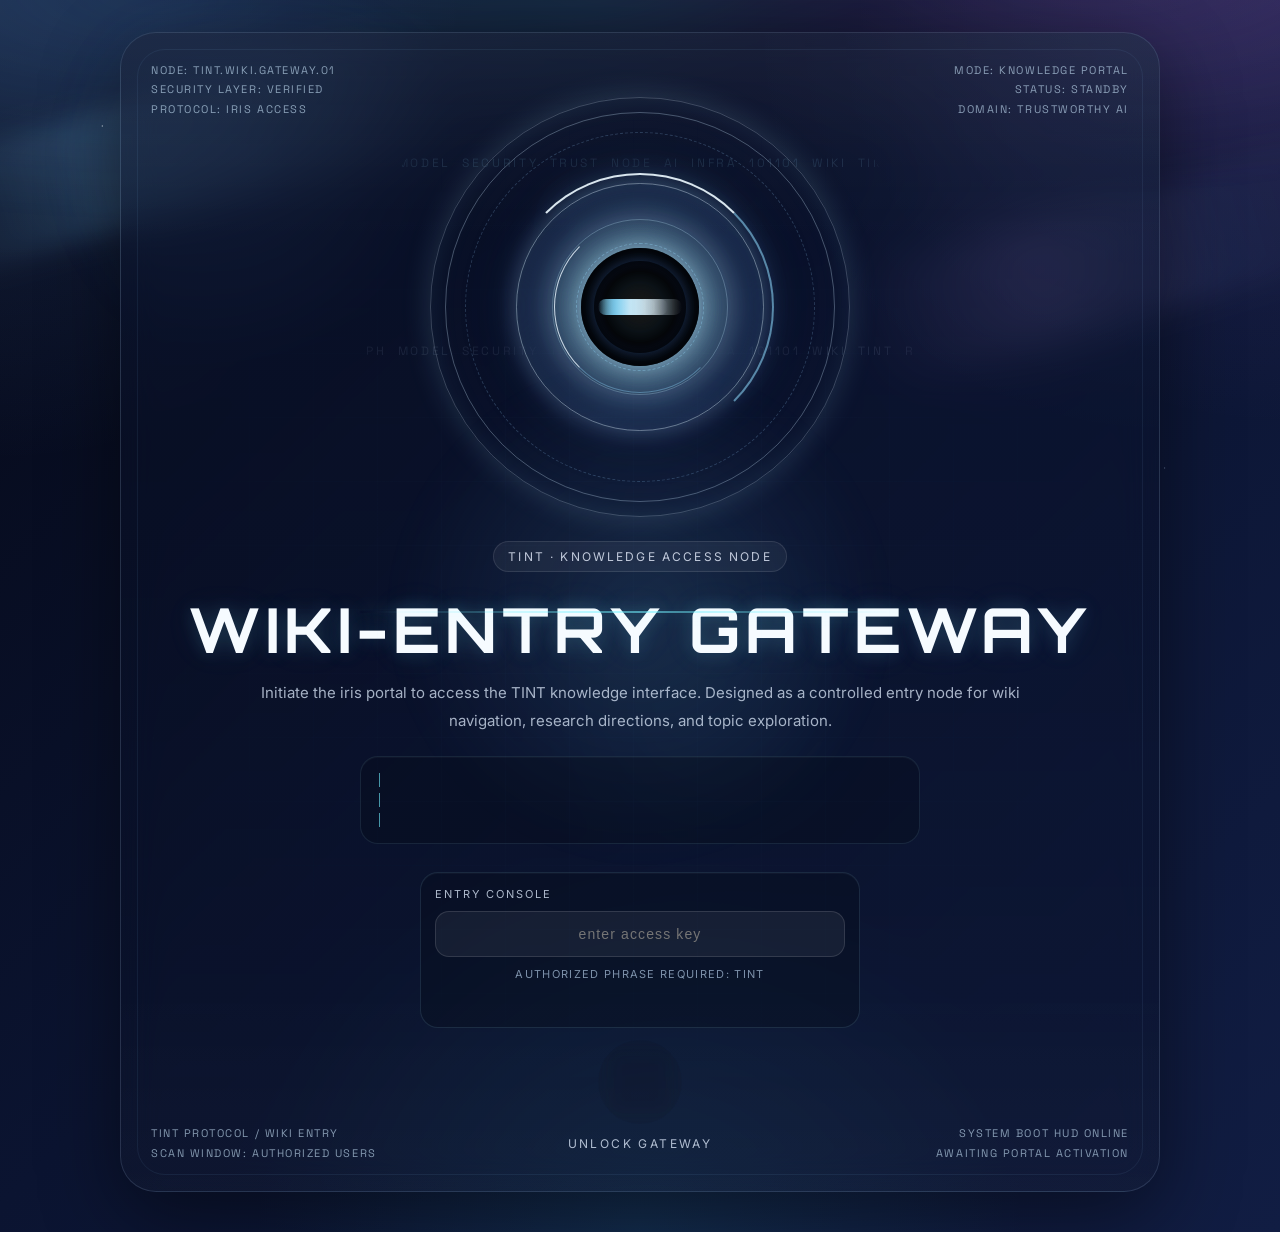
==== index.html @ df87ceb9 "Update index.html" ====
<!DOCTYPE html>
<html lang="en">
<head>
  <meta charset="UTF-8" />
  <meta name="viewport" content="width=device-width, initial-scale=1.0" />
  <title>Wiki-Entry Gateway</title>
  <link rel="stylesheet" href="assets/css/style.css" />
  <link rel="preconnect" href="https://fonts.googleapis.com">
  <link rel="preconnect" href="https://fonts.gstatic.com" crossorigin>
  <link href="https://fonts.googleapis.com/css2?family=Inter:wght@400;500;600;700;800;900&family=Orbitron:wght@600;700;800&family=Space+Grotesk:wght@500;700&display=swap" rel="stylesheet">
  <style>
    :root {
      --bg-1: #050816;
      --bg-2: #0b1431;
      --bg-3: #111d43;
      --panel: rgba(10, 18, 40, 0.66);
      --panel-2: rgba(18, 30, 66, 0.58);
      --border: rgba(181, 210, 255, 0.18);
      --text: #eef5ff;
      --muted: rgba(226, 238, 255, 0.72);
      --accent: #9ed0ff;
      --accent-2: #d7bbff;
      --accent-3: #72f2ff;
      --shadow: 0 24px 80px rgba(0, 0, 0, 0.45);
    }

    * { box-sizing: border-box; }

    html, body {
      margin: 0;
      min-height: 100%;
      font-family: Inter, "Segoe UI", Roboto, Arial, sans-serif;
      color: var(--text);
      background:
        radial-gradient(circle at top left, rgba(109, 170, 255, 0.16), transparent 26%),
        radial-gradient(circle at top right, rgba(192, 125, 255, 0.12), transparent 24%),
        radial-gradient(circle at bottom center, rgba(65, 224, 255, 0.10), transparent 28%),
        linear-gradient(135deg, var(--bg-1) 0%, var(--bg-2) 48%, var(--bg-3) 100%);
      overflow-x: hidden;
    }

    body {
      position: relative;
      padding: 32px 18px 40px;
    }

    body:not(.app-mode) {
      overflow: hidden;
    }

    body.portal-opening .entry-screen {
      pointer-events: none;
    }

    .space-scene,
    .space-scene::before,
    .space-scene::after {
      position: fixed;
      inset: 0;
      pointer-events: none;
      z-index: 0;
    }

    .space-scene {
      background-image:
        radial-gradient(2px 2px at 8% 14%, rgba(255,255,255,0.92), transparent 60%),
        radial-gradient(1.5px 1.5px at 22% 34%, rgba(190,220,255,0.84), transparent 60%),
        radial-gradient(2px 2px at 36% 12%, rgba(255,255,255,0.85), transparent 60%),
        radial-gradient(1.5px 1.5px at 48% 28%, rgba(180,200,255,0.82), transparent 60%),
        radial-gradient(2px 2px at 61% 17%, rgba(255,255,255,0.88), transparent 60%),
        radial-gradient(1.5px 1.5px at 74% 30%, rgba(180,240,255,0.78), transparent 60%),
        radial-gradient(2px 2px at 86% 15%, rgba(255,255,255,0.88), transparent 60%),
        radial-gradient(1.5px 1.5px at 15% 56%, rgba(210,225,255,0.82), transparent 60%),
        radial-gradient(2px 2px at 32% 63%, rgba(255,255,255,0.80), transparent 60%),
        radial-gradient(1.5px 1.5px at 56% 58%, rgba(194,232,255,0.84), transparent 60%),
        radial-gradient(2px 2px at 78% 65%, rgba(255,255,255,0.86), transparent 60%),
        radial-gradient(1.5px 1.5px at 91% 52%, rgba(200,220,255,0.82), transparent 60%),
        radial-gradient(2px 2px at 12% 82%, rgba(255,255,255,0.86), transparent 60%),
        radial-gradient(1.5px 1.5px at 46% 86%, rgba(193,228,255,0.80), transparent 60%),
        radial-gradient(2px 2px at 68% 80%, rgba(255,255,255,0.86), transparent 60%),
        radial-gradient(1.5px 1.5px at 88% 90%, rgba(210,220,255,0.72), transparent 60%);
      opacity: 0.82;
      animation: twinkle 10s linear infinite;
    }

    .space-scene::before {
      content: "";
      background-image:
        radial-gradient(1px 1px at 10% 25%, rgba(255,255,255,0.6), transparent 60%),
        radial-gradient(1px 1px at 28% 44%, rgba(255,255,255,0.58), transparent 60%),
        radial-gradient(1px 1px at 45% 18%, rgba(255,255,255,0.62), transparent 60%),
        radial-gradient(1px 1px at 63% 42%, rgba(255,255,255,0.58), transparent 60%),
        radial-gradient(1px 1px at 82% 36%, rgba(255,255,255,0.56), transparent 60%),
        radial-gradient(1px 1px at 14% 73%, rgba(255,255,255,0.56), transparent 60%),
        radial-gradient(1px 1px at 40% 76%, rgba(255,255,255,0.54), transparent 60%),
        radial-gradient(1px 1px at 66% 71%, rgba(255,255,255,0.58), transparent 60%),
        radial-gradient(1px 1px at 84% 82%, rgba(255,255,255,0.55), transparent 60%);
      opacity: 0.66;
      animation: twinkle 16s linear infinite reverse;
    }

    .space-scene::after {
      content: "";
      background:
        radial-gradient(circle at 20% 18%, rgba(117, 168, 255, 0.12), transparent 18%),
        radial-gradient(circle at 78% 28%, rgba(190, 121, 255, 0.10), transparent 16%),
        radial-gradient(circle at 55% 76%, rgba(85, 231, 255, 0.10), transparent 20%);
      filter: blur(22px);
      opacity: 0.8;
    }

    .aurora-layer {
      position: fixed;
      inset: -15% -10% auto -10%;
      height: 65vh;
      z-index: 0;
      pointer-events: none;
      opacity: 0.75;
      filter: blur(12px);
      background:
        radial-gradient(ellipse at 18% 22%, rgba(96, 169, 255, 0.26), transparent 35%),
        radial-gradient(ellipse at 46% 8%, rgba(116, 245, 255, 0.18), transparent 28%),
        radial-gradient(ellipse at 80% 16%, rgba(203, 136, 255, 0.22), transparent 34%);
      animation: auroraFloat 16s ease-in-out infinite alternate;
    }

    .ribbon {
      position: fixed;
      width: 44vw;
      max-width: 620px;
      min-width: 280px;
      height: 120px;
      border-radius: 999px;
      z-index: 0;
      pointer-events: none;
      opacity: 0.28;
      filter: blur(12px);
      mix-blend-mode: screen;
      transform: rotate(-16deg);
    }

    .ribbon-1 {
      top: 10vh;
      left: -8vw;
      background: linear-gradient(90deg, transparent, rgba(115, 203, 255, 0.62), rgba(140, 242, 255, 0.22), transparent);
      animation: ribbonDrift1 20s ease-in-out infinite;
    }

    .ribbon-2 {
      top: 22vh;
      right: -10vw;
      background: linear-gradient(90deg, transparent, rgba(194, 147, 255, 0.58), rgba(129, 164, 255, 0.20), transparent);
      animation: ribbonDrift2 22s ease-in-out infinite;
    }

    .meteor {
      position: fixed;
      top: -12vh;
      left: -18vw;
      width: 180px;
      height: 2px;
      z-index: 0;
      pointer-events: none;
      opacity: 0;
      background: linear-gradient(90deg, rgba(255,255,255,0), rgba(189,232,255,0.20), rgba(255,255,255,1));
      box-shadow: 0 0 12px rgba(170, 220, 255, 0.9), 0 0 20px rgba(170, 220, 255, 0.45);
      transform: rotate(-24deg);
    }

    .meteor::after {
      content: "";
      position: absolute;
      right: -2px;
      top: -2px;
      width: 6px;
      height: 6px;
      border-radius: 50%;
      background: #fff;
      box-shadow: 0 0 12px rgba(255,255,255,0.95);
    }

    .meteor.m1 { animation: meteorFly1 8s linear infinite; animation-delay: 0s; }
    .meteor.m2 { animation: meteorFly2 11s linear infinite; animation-delay: 2.5s; }
    .meteor.m3 { animation: meteorFly3 9s linear infinite; animation-delay: 5s; }
    .meteor.m4 { animation: meteorFly4 13s linear infinite; animation-delay: 1.8s; }

    .entry-screen,
    .app-screen {
      position: relative;
      z-index: 1;
      transition: opacity 0.7s ease, transform 0.7s ease, visibility 0.7s ease;
    }

    body.app-mode {
      padding-top: 24px;
    }

    body:not(.app-mode) .app-screen {
      opacity: 0;
      visibility: hidden;
      pointer-events: none;
      position: absolute;
      inset: 0;
      transform: translateY(22px);
    }

    body.app-mode .entry-screen {
      opacity: 0;
      visibility: hidden;
      pointer-events: none;
      position: absolute;
      inset: 0;
      transform: translateY(-18px) scale(1.02);
    }

    .entry-screen {
      min-height: calc(100vh - 72px);
      display: grid;
      place-items: center;
    }

    .entry-card {
      position: relative;
      width: min(1040px, 100%);
      min-height: min(82vh, 860px);
      padding: 46px 34px 40px;
      border-radius: 36px;
      border: 1px solid rgba(190, 220, 255, 0.16);
      background:
        linear-gradient(180deg, rgba(10, 18, 42, 0.48), rgba(8, 14, 32, 0.32)),
        radial-gradient(circle at top right, rgba(114, 242, 255, 0.08), transparent 26%);
      backdrop-filter: blur(18px);
      -webkit-backdrop-filter: blur(18px);
      box-shadow: var(--shadow);
      overflow: hidden;
      isolation: isolate;
      display: flex;
      flex-direction: column;
      justify-content: center;
      align-items: center;
    }

    .entry-card::before {
      content: "";
      position: absolute;
      left: 50%;
      top: 50%;
      width: 540px;
      height: 540px;
      transform: translate(-50%, -50%);
      background: radial-gradient(circle, rgba(126, 203, 255, 0.12), transparent 65%);
      filter: blur(16px);
      pointer-events: none;
      z-index: -2;
    }

    .entry-card::after {
      content: "";
      position: absolute;
      inset: 0;
      background: linear-gradient(180deg, rgba(255,255,255,0.04), transparent 18%, transparent 82%, rgba(255,255,255,0.02));
      pointer-events: none;
      z-index: -1;
    }

    .entry-frame {
      position: absolute;
      inset: 16px;
      border-radius: 28px;
      border: 1px solid rgba(145, 205, 255, 0.08);
      pointer-events: none;
    }

    .entry-grid {
      position: absolute;
      inset: 0;
      background-image:
        linear-gradient(rgba(115, 203, 255, 0.06) 1px, transparent 1px),
        linear-gradient(90deg, rgba(115, 203, 255, 0.06) 1px, transparent 1px);
      background-size: 64px 64px;
      mask-image: radial-gradient(circle at center, black 22%, transparent 76%);
      opacity: 0.25;
      pointer-events: none;
    }

    .entry-hud {
      position: absolute;
      font-family: "Space Grotesk", Inter, sans-serif;
      font-size: 11px;
      line-height: 1.75;
      letter-spacing: 0.14em;
      text-transform: uppercase;
      color: rgba(206, 234, 255, 0.72);
      pointer-events: none;
    }

    .hud-top-left { top: 28px; left: 30px; text-align: left; }
    .hud-top-right { top: 28px; right: 30px; text-align: right; }
    .hud-bottom-left { bottom: 28px; left: 30px; text-align: left; }
    .hud-bottom-right { bottom: 28px; right: 30px; text-align: right; }

    .hud-line {
      display: block;
      opacity: 0.84;
      white-space: nowrap;
    }

    .hud-scanner {
      position: absolute;
      left: 50%;
      top: 50%;
      width: min(560px, 66vw);
      height: 2px;
      transform: translate(-50%, -50%);
      background: linear-gradient(90deg, transparent, rgba(114, 242, 255, 0.82), transparent);
      box-shadow: 0 0 16px rgba(114, 242, 255, 0.45);
      opacity: 0.7;
      animation: scannerSweep 4.2s ease-in-out infinite;
      pointer-events: none;
    }

    .portal-core {
      position: relative;
      width: min(420px, 74vw);
      aspect-ratio: 1;
      display: grid;
      place-items: center;
      margin-top: 18px;
    }

    .ring,
    .ring::before,
    .ring::after {
      position: absolute;
      border-radius: 50%;
      inset: 0;
    }

    .ring {
      border: 1px solid rgba(173, 223, 255, 0.24);
      box-shadow: 0 0 28px rgba(114, 242, 255, 0.10), inset 0 0 24px rgba(114, 242, 255, 0.06);
    }

    .ring::before {
      content: "";
      inset: 16px;
      border: 1px solid rgba(148, 216, 255, 0.22);
      animation: slowSpin 18s linear infinite;
    }

    .ring::after {
      content: "";
      inset: 34px;
      border: 1px dashed rgba(213, 190, 255, 0.20);
      animation: slowSpinReverse 24s linear infinite;
    }

    .portal-glow {
      position: absolute;
      inset: 14%;
      border-radius: 50%;
      background: radial-gradient(circle, rgba(130, 212, 255, 0.22), rgba(119, 146, 255, 0.08) 45%, transparent 72%);
      filter: blur(10px);
      animation: pulseGlow 4.4s ease-in-out infinite;
    }

    .iris {
      position: relative;
      width: 58%;
      aspect-ratio: 1;
      border-radius: 50%;
      display: grid;
      place-items: center;
      filter: drop-shadow(0 0 20px rgba(114, 242, 255, 0.18));
    }

    .halo-ring,
    .halo-ring::before,
    .halo-ring::after {
      position: absolute;
      border-radius: 50%;
    }

    .halo-ring {
      inset: 8%;
      border: 1px solid rgba(156, 226, 255, 0.34);
      box-shadow:
        0 0 20px rgba(114, 242, 255, 0.12),
        inset 0 0 20px rgba(114, 242, 255, 0.08);
      animation: slowSpin 20s linear infinite;
    }

    .halo-ring::before {
      content: "";
      inset: 12%;
      border: 1px solid rgba(210, 191, 255, 0.24);
      box-shadow: 0 0 24px rgba(196, 162, 255, 0.08);
      animation: pulseGlow 4.2s ease-in-out infinite;
    }

    .halo-ring::after {
      content: "";
      inset: 24%;
      border: 1px dashed rgba(126, 233, 255, 0.32);
      animation: slowSpinReverse 16s linear infinite;
    }

    .halo-arc {
      position: absolute;
      inset: 3%;
      border-radius: 50%;
      border: 2px solid transparent;
      border-top-color: rgba(119, 233, 255, 0.85);
      border-right-color: rgba(216, 192, 255, 0.55);
      filter: drop-shadow(0 0 12px rgba(114, 242, 255, 0.25));
      animation: slowSpin 8s linear infinite;
    }

    .halo-arc.arc-2 {
      inset: 16%;
      border-width: 1px;
      border-top-color: rgba(255, 255, 255, 0.8);
      border-left-color: rgba(141, 233, 255, 0.45);
      border-right-color: transparent;
      border-bottom-color: transparent;
      animation: slowSpinReverse 10s linear infinite;
    }

    .iris-core {
      position: absolute;
      inset: 34%;
      border-radius: 50%;
      background: radial-gradient(circle, #f7fbff 0%, #96ebff 26%, #4d74c8 58%, #07101f 100%);
      box-shadow: 0 0 18px rgba(114, 242, 255, 0.38), 0 0 42px rgba(114, 242, 255, 0.16);
      transition: transform 0.9s ease, opacity 0.9s ease, box-shadow 0.9s ease;
      animation: coreBreath 3.6s ease-in-out infinite;
    }

    body.portal-opening .halo-ring {
      transform: scale(1.18);
      opacity: 0.42;
    }

    body.portal-opening .halo-arc {
      transform: scale(1.28) rotate(120deg);
      opacity: 0.26;
    }

    body.portal-opening .iris-core {
      transform: scale(2.15);
      opacity: 0.16;
      box-shadow: 0 0 34px rgba(114, 242, 255, 0.5), 0 0 88px rgba(114, 242, 255, 0.22);
    }

    .entry-badge {
      display: inline-flex;
      align-items: center;
      justify-content: center;
      margin-top: 24px;
      padding: 7px 14px;
      border-radius: 999px;
      border: 1px solid rgba(255,255,255,0.10);
      background: rgba(255,255,255,0.05);
      color: rgba(232, 240, 255, 0.8);
      font-size: 12px;
      letter-spacing: 0.18em;
      text-transform: uppercase;
    }

    .entry-title {
      margin: 24px 0 0;
      text-align: center;
      font-family: "Orbitron", "Space Grotesk", Inter, sans-serif;
      font-size: clamp(28px, 5.7vw, 62px);
      line-height: 1.08;
      font-weight: 700;
      letter-spacing: 0.08em;
      text-transform: uppercase;
      color: #f6fbff;
      text-shadow: 0 0 18px rgba(114, 242, 255, 0.16), 0 0 34px rgba(158, 208, 255, 0.10);
    }

    .entry-copy {
      max-width: 760px;
      margin: 16px auto 0;
      color: var(--muted);
      line-height: 1.9;
      font-size: 15px;
      text-align: center;
    }

    .boot-log {
      margin-top: 20px;
      display: grid;
      gap: 6px;
      width: min(560px, 100%);
      padding: 16px 18px;
      border-radius: 18px;
      border: 1px solid rgba(153, 220, 255, 0.10);
      background: rgba(6, 12, 26, 0.34);
      box-shadow: inset 0 1px 0 rgba(255,255,255,0.03);
    }

    .boot-line {
      font-family: "Space Grotesk", Inter, sans-serif;
      font-size: 11px;
      letter-spacing: 0.12em;
      text-transform: uppercase;
      color: rgba(205, 234, 255, 0.78);
      white-space: nowrap;
      overflow: hidden;
      border-right: 1px solid rgba(114, 242, 255, 0.6);
      width: 0;
      animation: typing 3.4s steps(38, end) infinite, caretBlink 0.9s step-end infinite;
    }

    .boot-line:nth-child(2) { animation-delay: 0.25s; }
    .boot-line:nth-child(3) { animation-delay: 0.5s; }

    .enter-wrap {
      margin-top: 28px;
      display: flex;
      flex-direction: column;
      align-items: center;
      gap: 12px;
      width: min(440px, 100%);
    }

    .entry-console {
      width: 100%;
      display: grid;
      gap: 10px;
      padding: 14px;
      border-radius: 18px;
      border: 1px solid rgba(153, 220, 255, 0.12);
      background: rgba(6, 12, 26, 0.34);
      box-shadow: inset 0 1px 0 rgba(255,255,255,0.03);
    }

    .console-label {
      color: rgba(226, 238, 255, 0.76);
      font-size: 11px;
      letter-spacing: 0.18em;
      text-transform: uppercase;
    }

    .entry-code {
      width: 100%;
      padding: 14px 15px;
      border-radius: 14px;
      border: 1px solid rgba(255,255,255,0.12);
      background: rgba(255,255,255,0.06);
      color: #fff;
      font-size: 14px;
      outline: none;
      transition: border-color 0.2s ease, background 0.2s ease, box-shadow 0.2s ease;
      text-align: center;
      letter-spacing: 0.08em;
      text-transform: lowercase;
    }

    .entry-code:focus {
      border-color: rgba(148, 216, 255, 0.45);
      background: rgba(255,255,255,0.10);
      box-shadow: 0 0 0 4px rgba(126, 203, 255, 0.08);
    }

    .console-tip,
    .entry-error {
      min-height: 18px;
      text-align: center;
      font-size: 11px;
      letter-spacing: 0.12em;
      text-transform: uppercase;
    }

    .console-tip { color: rgba(202, 228, 255, 0.6); }
    .entry-error { color: rgba(255, 182, 182, 0.92); }

    .enter-btn {
      width: 84px;
      height: 84px;
      border-radius: 999px;
      border: 1px solid rgba(184, 227, 255, 0.22);
      background: linear-gradient(135deg, rgba(255,255,255,0.12), rgba(255,255,255,0.04));
      color: #eef8ff;
      display: inline-flex;
      align-items: center;
      justify-content: center;
      cursor: pointer;
      box-shadow: 0 18px 38px rgba(0,0,0,0.28), 0 0 26px rgba(114, 242, 255, 0.08);
      transition: transform 0.22s ease, border-color 0.22s ease, background 0.22s ease, box-shadow 0.22s ease, opacity 0.22s ease;
      backdrop-filter: blur(12px);
      -webkit-backdrop-filter: blur(12px);
      position: relative;
    }

    .enter-btn:hover {
      transform: translateY(-2px) scale(1.03);
      border-color: rgba(151, 232, 255, 0.42);
      background: linear-gradient(135deg, rgba(255,255,255,0.18), rgba(255,255,255,0.06));
      box-shadow: 0 22px 44px rgba(0,0,0,0.34), 0 0 34px rgba(114, 242, 255, 0.14);
    }

    .enter-btn.is-locked {
      opacity: 0.92;
    }

    .enter-btn svg {
      width: 30px;
      height: 30px;
    }

    .enter-btn .lock-icon {
      width: 26px;
      height: 26px;
    }

    .enter-label {
      color: rgba(226, 238, 255, 0.76);
      font-size: 12px;
      letter-spacing: 0.2em;
      text-transform: uppercase;
    }

    .portal-grid {
      width: min(1180px, 100%);
      margin: 0 auto;
      display: grid;
      grid-template-columns: repeat(auto-fit, minmax(240px, 1fr));
      gap: 22px;
    }

    .portal-link {
      position: relative;
      overflow: hidden;
      min-height: 150px;
      padding: 24px;
      border-radius: 28px;
      border: 1px solid var(--border);
      background: linear-gradient(180deg, var(--panel), var(--panel-2));
      box-shadow: var(--shadow);
      backdrop-filter: blur(18px);
      -webkit-backdrop-filter: blur(18px);
      text-decoration: none;
      color: var(--text);
      transition: transform 0.22s ease, border-color 0.22s ease, background 0.22s ease;
    }

    .portal-link:hover {
      transform: translateY(-4px);
      border-color: rgba(191, 227, 255, 0.34);
      background: linear-gradient(180deg, rgba(20, 33, 72, 0.86), rgba(19, 31, 64, 0.78));
    }

    .portal-link::before {
      content: "";
      position: absolute;
      inset: auto -16% -40% auto;
      width: 180px;
      height: 180px;
      border-radius: 50%;
      background: radial-gradient(circle, rgba(114, 242, 255, 0.18), transparent 68%);
      filter: blur(10px);
    }

    .portal-kicker {
      display: inline-block;
      margin-bottom: 10px;
      color: rgba(226, 238, 255, 0.58);
      font-size: 11px;
      letter-spacing: 0.18em;
      text-transform: uppercase;
    }

    .portal-link h2 {
      margin: 0 0 10px;
      font-size: 28px;
      color: #fff;
      font-weight: 800;
      letter-spacing: 0.01em;
    }

    .portal-link p {
      margin: 0;
      color: var(--muted);
      font-size: 14px;
      line-height: 1.75;
    }


    .portal-core {
      overflow: visible;
    }

    .code-stream {
      position: absolute;
      inset: -16%;
      border-radius: 50%;
      overflow: hidden;
      opacity: 0.52;
      mask-image: radial-gradient(circle at center, transparent 0 22%, black 40%, black 66%, transparent 82%);
      -webkit-mask-image: radial-gradient(circle at center, transparent 0 22%, black 40%, black 66%, transparent 82%);
    }

    .code-stream::before,
    .code-stream::after {
      content: "01001010  AGENT  RAG  GRAPH  MODEL  SECURITY  TRUST  NODE  AI  INFRA  101101  WIKI  TINT  ROUTER  MEMORY  0101  "
               "01001010  AGENT  RAG  GRAPH  MODEL  SECURITY  TRUST  NODE  AI  INFRA  101101  WIKI  TINT  ROUTER  MEMORY  0101  ";
      position: absolute;
      left: -40%;
      width: 180%;
      font-family: "Space Grotesk", monospace;
      font-size: 12px;
      line-height: 1.9;
      letter-spacing: 0.22em;
      color: rgba(149, 223, 255, 0.24);
      white-space: pre;
    }

    .code-stream::before {
      top: 22%;
      animation: codeDrift 14s linear infinite;
    }

    .code-stream::after {
      top: 56%;
      color: rgba(204, 221, 255, 0.18);
      animation: codeDriftReverse 18s linear infinite;
    }

    .portal-core .ring {
      border-color: rgba(214, 239, 255, 0.24);
      box-shadow: 0 0 30px rgba(170, 229, 255, 0.16), inset 0 0 28px rgba(154, 229, 255, 0.08);
    }

    .portal-core .ring::before {
      inset: 14px;
      border-color: rgba(210, 236, 255, 0.3);
    }

    .portal-core .ring::after {
      inset: 34px;
      border-color: rgba(154, 210, 255, 0.22);
    }

    .portal-glow {
      inset: 10%;
      background: radial-gradient(circle, rgba(223, 246, 255, 0.72) 0%, rgba(170, 227, 255, 0.36) 28%, rgba(95, 149, 234, 0.14) 48%, rgba(8, 14, 30, 0.06) 62%, transparent 78%);
      filter: blur(8px);
    }

    .halo-ring,
    .halo-ring::before,
    .halo-ring::after,
    .halo-arc,
    .halo-arc.arc-2 {
      border-color: transparent !important;
    }

    .halo-ring {
      inset: 4%;
      border: 1px solid rgba(219, 243, 255, 0.42) !important;
      box-shadow: 0 0 20px rgba(187, 235, 255, 0.18), inset 0 0 20px rgba(146, 214, 255, 0.12);
    }

    .halo-ring::before {
      content: "";
      inset: 14%;
      border: 1px solid rgba(195, 233, 255, 0.28) !important;
    }

    .halo-ring::after {
      content: "";
      inset: 24%;
      border: 1px dashed rgba(148, 214, 255, 0.34) !important;
    }

    .halo-arc {
      inset: 0;
      border: 2px solid transparent !important;
      border-top-color: rgba(236, 249, 255, 0.92) !important;
      border-right-color: rgba(146, 220, 255, 0.56) !important;
      filter: drop-shadow(0 0 14px rgba(196, 237, 255, 0.32));
    }

    .halo-arc.arc-2 {
      inset: 18%;
      border: 1px solid transparent !important;
      border-left-color: rgba(235, 247, 255, 0.84) !important;
      border-bottom-color: rgba(146, 220, 255, 0.38) !important;
    }

    .iris {
      width: 64%;
    }

    .iris-core {
      inset: 28%;
      background: radial-gradient(circle, rgba(244,250,255,1) 0%, rgba(211,240,255,0.98) 14%, rgba(110,188,255,0.58) 30%, rgba(16,28,58,0.92) 46%, rgba(2,4,11,1) 66%, rgba(0,0,0,1) 100%);
      box-shadow: 0 0 22px rgba(206, 238, 255, 0.34), 0 0 54px rgba(134, 204, 255, 0.14), inset 0 0 22px rgba(0, 0, 0, 0.9);
      animation: coreBreath 4.8s ease-in-out infinite;
    }

    .singularity-shadow {
      position: absolute;
      inset: 33%;
      border-radius: 50%;
      background: radial-gradient(circle, rgba(0,0,0,1) 0%, rgba(0,0,0,0.96) 55%, rgba(7,12,28,0.25) 72%, transparent 100%);
      box-shadow: inset 0 0 40px rgba(0, 0, 0, 0.96), 0 0 30px rgba(117, 195, 255, 0.12);
      opacity: 0.92;
    }

    .absorb-particle {
      position: absolute;
      left: 50%;
      top: 50%;
      width: 84px;
      height: 16px;
      margin: -8px 0 0 -42px;
      border-radius: 999px;
      background: linear-gradient(90deg, transparent, rgba(133, 219, 255, 0.9), rgba(225,245,255,0.95), transparent);
      filter: blur(0.5px);
      opacity: 0.58;
      transform-origin: center center;
      animation: orbitParticle 10s linear infinite;
    }

    .absorb-particle.p2 { width: 58px; animation-duration: 8.8s; animation-delay: -2.2s; }
    .absorb-particle.p3 { width: 70px; animation-duration: 12s; animation-delay: -4.6s; }
    .absorb-particle.p4 { width: 48px; animation-duration: 7.9s; animation-delay: -1.3s; }

    body.portal-opening .entry-card > :not(.portal-core):not(.hack-overlay) {
      animation: suckedElements 1.8s cubic-bezier(.24,.78,.16,1) forwards;
    }

    body.portal-opening .portal-core {
      animation: portalCollapse 1.8s cubic-bezier(.22,.8,.16,1) forwards;
    }

    body.portal-opening .code-stream,
    body.portal-opening .absorb-particle {
      animation-duration: 1.8s;
      animation-timing-function: cubic-bezier(.22,.8,.16,1);
      animation-iteration-count: 1;
      animation-fill-mode: forwards;
    }

    body.portal-opening .code-stream { animation-name: codeCollapse; }
    body.portal-opening .absorb-particle { animation-name: particleCollapse; }

    .hack-overlay {
      position: absolute;
      inset: 0;
      display: grid;
      place-items: center;
      background:
        radial-gradient(circle at center, rgba(154, 26, 255, 0.2), rgba(35, 0, 57, 0.82) 56%, rgba(10, 1, 18, 0.96) 100%),
        repeating-linear-gradient(180deg, rgba(232, 116, 255, 0.08) 0 2px, rgba(0,0,0,0) 2px 6px);
      opacity: 0;
      visibility: hidden;
      pointer-events: none;
      z-index: 4;
      overflow: hidden;
    }

    .hack-overlay::before,
    .hack-overlay::after {
      content: "SOMBRA ACCESS BREACH // UNAUTHORIZED // MALICIOUS SIGNAL // ACCESS DENY // ";
      position: absolute;
      left: -30%;
      width: 160%;
      font-family: "Space Grotesk", monospace;
      font-size: 13px;
      letter-spacing: 0.24em;
      white-space: nowrap;
      color: rgba(244, 132, 255, 0.26);
    }

    .hack-overlay::before { top: 24%; animation: hackSweep 7s linear infinite; }
    .hack-overlay::after { top: 68%; animation: hackSweepReverse 8s linear infinite; }

    .hack-core {
      position: relative;
      width: min(520px, 80vw);
      padding: 26px 24px;
      border-radius: 28px;
      border: 1px solid rgba(236, 144, 255, 0.24);
      background: rgba(33, 4, 54, 0.46);
      box-shadow: 0 0 42px rgba(208, 92, 255, 0.28), inset 0 0 26px rgba(255,255,255,0.04);
      backdrop-filter: blur(10px);
      transform: scale(0.92);
    }

    .hack-lines {
      font-family: "Space Grotesk", monospace;
      font-size: 12px;
      line-height: 1.9;
      letter-spacing: 0.18em;
      color: rgba(243, 196, 255, 0.86);
      text-transform: uppercase;
      text-align: center;
      opacity: 0.92;
    }

    .hack-deny {
      margin-top: 18px;
      font-family: "Orbitron", sans-serif;
      font-size: clamp(26px, 4vw, 46px);
      font-weight: 800;
      letter-spacing: 0.24em;
      text-transform: uppercase;
      color: #ffd8ff;
      text-align: center;
      text-shadow: 0 0 20px rgba(241, 142, 255, 0.4), 0 0 44px rgba(201, 70, 255, 0.3);
    }

    body.hack-mode .hack-overlay {
      opacity: 1;
      visibility: visible;
      animation: hackFlash 1.9s ease forwards;
    }

    body.hack-mode .entry-card > :not(.hack-overlay) {
      animation: hackShake 0.22s linear 6;
    }

    @keyframes twinkle {
      0%, 100% { opacity: 0.78; }
      50% { opacity: 0.95; }
    }
    @keyframes auroraFloat {
      0% { transform: translate3d(-2%, -1%, 0) scale(1); }
      100% { transform: translate3d(2%, 2%, 0) scale(1.04); }
    }
    @keyframes ribbonDrift1 {
      0%, 100% { transform: translate3d(0, 0, 0) rotate(-16deg); }
      50% { transform: translate3d(12vw, 4vh, 0) rotate(-12deg); }
    }
    @keyframes ribbonDrift2 {
      0%, 100% { transform: translate3d(0, 0, 0) rotate(-16deg); }
      50% { transform: translate3d(-12vw, 6vh, 0) rotate(-21deg); }
    }
    @keyframes meteorFly1 {
      0%, 85%, 100% { opacity: 0; transform: translate3d(-10vw, -8vh, 0) rotate(-24deg) scaleX(0.7); }
      5%, 12% { opacity: 1; }
      20% { opacity: 0; transform: translate3d(110vw, 46vh, 0) rotate(-24deg) scaleX(1.2); }
    }
    @keyframes meteorFly2 {
      0%, 82%, 100% { opacity: 0; transform: translate3d(8vw, -12vh, 0) rotate(-26deg) scaleX(0.8); }
      6%, 12% { opacity: 1; }
      22% { opacity: 0; transform: translate3d(118vw, 36vh, 0) rotate(-26deg) scaleX(1.15); }
    }
    @keyframes meteorFly3 {
      0%, 86%, 100% { opacity: 0; transform: translate3d(26vw, -16vh, 0) rotate(-22deg) scaleX(0.7); }
      5%, 10% { opacity: 1; }
      18% { opacity: 0; transform: translate3d(122vw, 30vh, 0) rotate(-22deg) scaleX(1.1); }
    }
    @keyframes meteorFly4 {
      0%, 84%, 100% { opacity: 0; transform: translate3d(46vw, -14vh, 0) rotate(-24deg) scaleX(0.75); }
      5%, 11% { opacity: 1; }
      19% { opacity: 0; transform: translate3d(130vw, 40vh, 0) rotate(-24deg) scaleX(1.08); }
    }
    @keyframes slowSpin {
      from { transform: rotate(0deg); }
      to { transform: rotate(360deg); }
    }
    @keyframes slowSpinReverse {
      from { transform: rotate(360deg); }
      to { transform: rotate(0deg); }
    }
    @keyframes pulseGlow {
      0%, 100% { transform: scale(0.96); opacity: 0.72; }
      50% { transform: scale(1.04); opacity: 0.92; }
    }
    @keyframes coreBreath {
      0%, 100% { transform: scale(0.95); }
      50% { transform: scale(1.04); }
    }
    @keyframes scannerSweep {
      0%, 100% { transform: translate(-50%, -130px); opacity: 0; }
      14% { opacity: 0.82; }
      50% { transform: translate(-50%, 0); opacity: 0.95; }
      86% { opacity: 0.82; }
      100% { transform: translate(-50%, 130px); opacity: 0; }
    }
    @keyframes typing {
      0%, 8% { width: 0; }
      38%, 72% { width: 100%; }
      100% { width: 0; }
    }
    @keyframes caretBlink {
      50% { border-color: transparent; }
    }


    @keyframes codeDrift {
      from { transform: translateX(0); }
      to { transform: translateX(-26%); }
    }
    @keyframes codeDriftReverse {
      from { transform: translateX(-10%); }
      to { transform: translateX(18%); }
    }
    @keyframes orbitParticle {
      0% { transform: rotate(0deg) translateX(122px) rotate(0deg) scale(0.9); opacity: 0.2; }
      45% { opacity: 0.72; }
      100% { transform: rotate(360deg) translateX(68px) rotate(-360deg) scale(0.3); opacity: 0.08; }
    }
    @keyframes portalCollapse {
      0% { transform: scale(1); filter: blur(0); opacity: 1; }
      38% { transform: scale(1.08); filter: blur(0); opacity: 1; }
      100% { transform: scale(0.05); filter: blur(8px); opacity: 0; }
    }
    @keyframes codeCollapse {
      0% { transform: scale(1); opacity: 0.52; }
      100% { transform: scale(0.1); opacity: 0; }
    }
    @keyframes particleCollapse {
      0% { opacity: 0.64; }
      100% { transform: rotate(720deg) translateX(0) scale(0.04); opacity: 0; }
    }
    @keyframes suckedElements {
      0% { opacity: 1; transform: translate3d(0,0,0) scale(1); filter: blur(0); }
      100% { opacity: 0; transform: translate3d(0,0,0) scale(0.18); filter: blur(8px); }
    }
    @keyframes hackSweep {
      from { transform: translateX(0); }
      to { transform: translateX(-24%); }
    }
    @keyframes hackSweepReverse {
      from { transform: translateX(-14%); }
      to { transform: translateX(10%); }
    }
    @keyframes hackFlash {
      0% { opacity: 0; }
      10% { opacity: 1; }
      20% { opacity: 0.6; }
      30% { opacity: 1; }
      100% { opacity: 1; }
    }
    @keyframes hackShake {
      0% { transform: translate(0,0); }
      25% { transform: translate(2px,-1px); }
      50% { transform: translate(-2px,1px); }
      75% { transform: translate(1px,2px); }
      100% { transform: translate(0,0); }
    }


    @media (max-width: 980px) {
      .entry-card { padding: 36px 20px 34px; }
      .hud-top-left, .hud-top-right, .hud-bottom-left, .hud-bottom-right {
        font-size: 10px;
      }
      .portal-grid { grid-template-columns: 1fr; }
    }

    @media (max-width: 640px) {
      body { padding: 18px 12px 28px; }
      .ribbon { width: 70vw; }
      .entry-card { min-height: calc(100vh - 40px); border-radius: 28px; }
      .hud-top-left, .hud-top-right { top: 18px; }
      .hud-bottom-left, .hud-bottom-right { bottom: 18px; }
      .hud-top-left, .hud-bottom-left { left: 18px; }
      .hud-top-right, .hud-bottom-right { right: 18px; }
      .boot-log { width: 100%; }
      .portal-link { min-height: 132px; }
    }

    @media (prefers-reduced-motion: reduce) {
      .space-scene,
      .space-scene::before,
      .aurora-layer,
      .ribbon,
      .meteor,
      .ring::before,
      .ring::after,
      .portal-glow,
      .iris-core,
      .hud-scanner,
      .boot-line {
        animation: none !important;
      }
    }
  </style>
</head>
<body>
  <div class="space-scene"></div>
  <div class="aurora-layer"></div>
  <div class="ribbon ribbon-1"></div>
  <div class="ribbon ribbon-2"></div>
  <div class="meteor m1"></div>
  <div class="meteor m2"></div>
  <div class="meteor m3"></div>
  <div class="meteor m4"></div>

  <section class="entry-screen">
    <div class="entry-card">
      <div class="entry-frame"></div>
      <div class="entry-grid"></div>

      <div class="entry-hud hud-top-left">
        <span class="hud-line">Node: TINT.Wiki.Gateway.01</span>
        <span class="hud-line">Security Layer: Verified</span>
        <span class="hud-line">Protocol: Iris Access</span>
      </div>
      <div class="entry-hud hud-top-right">
        <span class="hud-line">Mode: Knowledge Portal</span>
        <span class="hud-line">Status: Standby</span>
        <span class="hud-line">Domain: Trustworthy AI</span>
      </div>
      <div class="entry-hud hud-bottom-left">
        <span class="hud-line">TINT Protocol / Wiki Entry</span>
        <span class="hud-line">Scan Window: Authorized Users</span>
      </div>
      <div class="entry-hud hud-bottom-right">
        <span class="hud-line">System Boot HUD Online</span>
        <span class="hud-line">Awaiting Portal Activation</span>
      </div>

      <div class="hud-scanner"></div>

      <div class="portal-core" aria-hidden="true">
        <div class="code-stream"></div>
        <div class="ring"></div>
        <div class="portal-glow"></div>
        <div class="iris">
          <span class="halo-ring"></span>
          <span class="halo-arc"></span>
          <span class="halo-arc arc-2"></span>
          <span class="iris-core"></span>
          <span class="singularity-shadow"></span>
          <span class="absorb-particle p1"></span>
          <span class="absorb-particle p2"></span>
          <span class="absorb-particle p3"></span>
          <span class="absorb-particle p4"></span>
        </div>
      </div>
      <div class="hack-overlay" aria-hidden="true">
        <div class="hack-core">
          <div class="hack-lines">Signal Hijacked · Unauthorized Entry · Protocol Breach · Purple Screen Override</div>
          <div class="hack-deny">Access Deny</div>
        </div>
      </div>

      <div class="entry-badge">TINT · Knowledge Access Node</div>
      <h1 class="entry-title">Wiki-Entry Gateway</h1>
      <p class="entry-copy">
        Initiate the iris portal to access the TINT knowledge interface. Designed as a controlled entry node for wiki navigation, research directions, and topic exploration.
      </p>

      <div class="boot-log" aria-hidden="true">
        <div class="boot-line">Boot sequence :: TINT protocol handshake initialized</div>
        <div class="boot-line">System boot HUD :: gateway integrity check passed</div>
        <div class="boot-line">Portal scan :: wiki channel ready for entry</div>
      </div>

      <div class="enter-wrap">
        <div class="entry-console">
          <div class="console-label">Entry Console</div>
          <input class="entry-code" id="entry-code" type="text" placeholder="enter access key" autocomplete="off" spellcheck="false" />
          <div class="console-tip">Authorized phrase required: tint</div>
          <div class="entry-error" id="entry-error"></div>
        </div>
        <button class="enter-btn is-locked" id="enter-portal" type="button" aria-label="Unlock and enter portal">
          <svg class="lock-icon" viewBox="0 0 24 24" fill="none" stroke="currentColor" stroke-width="2" stroke-linecap="round" stroke-linejoin="round" aria-hidden="true">
            <rect x="4" y="11" width="16" height="10" rx="2"></rect>
            <path d="M8 11V8a4 4 0 0 1 8 0v3"></path>
          </svg>
        </button>
        <div class="enter-label">Unlock Gateway</div>
      </div>
    </div>
  </section>

  <section class="app-screen">
    <div class="portal-grid">
      <a class="portal-link" href="members.html">
        <span class="portal-kicker">Directory</span>
        <h2>Members</h2>
        <p>Browse member profiles and group identities within the wiki portal.</p>
      </a>

      <a class="portal-link" href="pages/research.html">
        <span class="portal-kicker">Directions</span>
        <h2>Research Directions</h2>
        <p>Open the research overview and current themes under the TINT wiki structure.</p>
      </a>

      <a class="portal-link" href="projects.html">
        <span class="portal-kicker">Builds</span>
        <h2>Projects</h2>
        <p>Enter the project archive for prototypes, demos, and implementation records.</p>
      </a>

      <a class="portal-link" href="pages/topic.html">
        <span class="portal-kicker">Knowledge Map</span>
        <h2>Topics</h2>
        <p>Open the people-topic network and inspect cross-topic research relations.</p>
      </a>

      <a class="portal-link" href="resources.html">
        <span class="portal-kicker">Library</span>
        <h2>Resources</h2>
        <p>Access tools, references, papers, and other supporting knowledge assets.</p>
      </a>

      <a class="portal-link" href="reports.html">
        <span class="portal-kicker">Archive</span>
        <h2>Reports</h2>
        <p>Enter the report channel for periodic summaries and documented progress.</p>
      </a>
    </div>
  </section>

  <script>
    (function () {
      const enterBtn = document.getElementById('enter-portal');
      const entryCode = document.getElementById('entry-code');
      const entryError = document.getElementById('entry-error');
      const PASSCODE = 'hkustgz';
      if (!enterBtn || !entryCode || !entryError) return;

      function resetHackState() {
        document.body.classList.remove('hack-mode');
        entryCode.value = '';
        entryError.textContent = '';
      }

      function beginPortal() {
        if (document.body.classList.contains('portal-opening') || document.body.classList.contains('app-mode')) return;
        document.body.classList.add('portal-opening');
        entryError.textContent = '';
        window.setTimeout(function () {
          document.body.classList.add('app-mode');
        }, 1320);
        window.setTimeout(function () {
          document.body.classList.remove('portal-opening');
          window.scrollTo({ top: 0, behavior: 'smooth' });
        }, 2100);
      }

      function triggerHack() {
        if (document.body.classList.contains('portal-opening') || document.body.classList.contains('hack-mode')) return;
        entryError.textContent = '';
        document.body.classList.add('hack-mode');
        window.setTimeout(function () {
          document.body.classList.remove('hack-mode');
          entryError.textContent = 'Access denied';
          entryCode.focus();
        }, 2200);
        window.setTimeout(function () {
          resetHackState();
        }, 3200);
      }

      function validateAccess() {
        return entryCode.value.trim().toLowerCase() === PASSCODE;
      }

      function handleAttempt() {
        if (validateAccess()) {
          beginPortal();
          return;
        }
        triggerHack();
      }

      enterBtn.addEventListener('click', handleAttempt);
      entryCode.addEventListener('keydown', function (event) {
        if (event.key === 'Enter') {
          event.preventDefault();
          handleAttempt();
        }
      });
      entryCode.addEventListener('input', function () {
        if (entryError.textContent) entryError.textContent = '';
      });
    })();
  </script>
  <script src="assets/js/main.js"></script>
</body>
</html>
---- assets/css/style.css ----
:root {
  --bg-0: #050816;
  --bg-1: #091225;
  --bg-2: #0d1830;
  --line: rgba(90, 170, 255, 0.18);
  --line-strong: rgba(120, 200, 255, 0.45);
  --glow: rgba(80, 190, 255, 0.35);
  --glow-strong: rgba(100, 220, 255, 0.75);
  --text: #dff5ff;
  --text-dim: rgba(223, 245, 255, 0.78);
  --card-bg: rgba(7, 16, 34, 0.55);
  --card-border: rgba(95, 175, 255, 0.28);
  --card-hover: rgba(12, 28, 56, 0.8);
  --shadow: 0 0 24px rgba(0, 174, 255, 0.12);
  --shadow-hover:
    0 0 0 1px rgba(120, 220, 255, 0.25),
    0 0 28px rgba(0, 183, 255, 0.18),
    0 0 64px rgba(0, 183, 255, 0.12);
  --radius-xl: 22px;
  --radius-lg: 18px;
  --transition: 220ms ease;
}

* {
  box-sizing: border-box;
}

html,
body {
  margin: 0;
  width: 100%;
  min-height: 100%;
  background:
    radial-gradient(circle at top, rgba(32, 87, 160, 0.16), transparent 32%),
    linear-gradient(180deg, var(--bg-1) 0%, var(--bg-0) 100%);
  color: var(--text);
  font-family:
    Inter,
    "Segoe UI",
    Roboto,
    "Helvetica Neue",
    Arial,
    sans-serif;
  overflow-x: hidden;
}

body {
  min-height: 100vh;
}

a {
  color: inherit;
  text-decoration: none;
}

.page-shell {
  position: relative;
  min-height: 100vh;
  isolation: isolate;
}

.bg-grid {
  position: absolute;
  inset: 0;
  background-image:
    linear-gradient(to right, rgba(120, 180, 255, 0.08) 1px, transparent 1px),
    linear-gradient(to bottom, rgba(120, 180, 255, 0.08) 1px, transparent 1px);
  background-size: 48px 48px;
  mask-image: radial-gradient(circle at center, black 48%, transparent 95%);
  opacity: 0.32;
  pointer-events: none;
}

.bg-radial {
  position: absolute;
  border-radius: 50%;
  filter: blur(72px);
  opacity: 0.4;
  pointer-events: none;
}

.bg-radial-1 {
  width: 420px;
  height: 420px;
  top: 8%;
  left: 10%;
  background: rgba(37, 121, 255, 0.18);
}

.bg-radial-2 {
  width: 380px;
  height: 380px;
  right: 8%;
  bottom: 10%;
  background: rgba(0, 238, 255, 0.12);
}

.scanline {
  position: absolute;
  inset: 0;
  background:
    linear-gradient(
      to bottom,
      transparent 0%,
      rgba(255, 255, 255, 0.02) 50%,
      transparent 100%
    );
  background-size: 100% 6px;
  mix-blend-mode: screen;
  opacity: 0.2;
  pointer-events: none;
}

.portal {
  position: relative;
  z-index: 2;
  min-height: 100vh;
  display: grid;
  place-items: center;
  padding: 40px 20px;
}

.portal-grid {
  width: min(1100px, 100%);
  display: grid;
  grid-template-columns: repeat(3, minmax(220px, 1fr));
  gap: 24px;
}

.portal-btn {
  position: relative;
  min-height: 170px;
  display: flex;
  align-items: center;
  justify-content: center;
  padding: 24px;
  border: 1px solid var(--card-border);
  border-radius: var(--radius-xl);
  background:
    linear-gradient(180deg, rgba(255, 255, 255, 0.03), rgba(255, 255, 255, 0.01)),
    var(--card-bg);
  backdrop-filter: blur(10px);
  -webkit-backdrop-filter: blur(10px);
  box-shadow: var(--shadow);
  overflow: hidden;
  transition:
    transform var(--transition),
    border-color var(--transition),
    background var(--transition),
    box-shadow var(--transition);
}

.portal-btn::before {
  content: "";
  position: absolute;
  inset: 0;
  padding: 1px;
  border-radius: inherit;
  background:
    linear-gradient(
      135deg,
      rgba(130, 220, 255, 0.5),
      rgba(130, 220, 255, 0.08),
      rgba(130, 220, 255, 0.4)
    );
  -webkit-mask:
    linear-gradient(#fff 0 0) content-box,
    linear-gradient(#fff 0 0);
  -webkit-mask-composite: xor;
  mask-composite: exclude;
  pointer-events: none;
  opacity: 0.9;
}

.portal-btn::after {
  content: "";
  position: absolute;
  width: 180px;
  height: 180px;
  right: -60px;
  top: -60px;
  border-radius: 50%;
  background: radial-gradient(circle, rgba(95, 220, 255, 0.16) 0%, transparent 72%);
  pointer-events: none;
  transition: transform 260ms ease, opacity 260ms ease;
  opacity: 0.7;
}

.portal-btn:hover,
.portal-btn:focus-visible {
  transform: translateY(-4px) scale(1.01);
  border-color: var(--line-strong);
  background:
    linear-gradient(180deg, rgba(255, 255, 255, 0.05), rgba(255, 255, 255, 0.015)),
    var(--card-hover);
  box-shadow: var(--shadow-hover);
}

.portal-btn:hover::after,
.portal-btn:focus-visible::after {
  transform: scale(1.1);
  opacity: 1;
}

.portal-btn:focus-visible {
  outline: none;
}

.btn-label {
  position: relative;
  z-index: 1;
  text-align: center;
  font-size: clamp(1.05rem, 1.5vw, 1.28rem);
  font-weight: 700;
  letter-spacing: 0.08em;
  text-transform: uppercase;
  color: var(--text);
  text-shadow:
    0 0 10px rgba(130, 225, 255, 0.2),
    0 0 20px rgba(130, 225, 255, 0.08);
}

.portal-btn.is-active {
  box-shadow:
    0 0 0 1px rgba(130, 220, 255, 0.25),
    0 0 18px rgba(0, 183, 255, 0.15),
    0 0 48px rgba(0, 183, 255, 0.08);
}

@media (max-width: 900px) {
  .portal-grid {
    grid-template-columns: repeat(2, minmax(220px, 1fr));
  }
}

@media (max-width: 640px) {
  .portal {
    padding: 24px 16px;
  }

  .portal-grid {
    grid-template-columns: 1fr;
    gap: 18px;
  }

  .portal-btn {
    min-height: 132px;
    border-radius: var(--radius-lg);
  }

  .btn-label {
    font-size: 1rem;
    letter-spacing: 0.06em;
  }
}

@media (prefers-reduced-motion: reduce) {
  *,
  *::before,
  *::after {
    animation: none !important;
    transition: none !important;
    scroll-behavior: auto !important;
  }
}

/* =========================
   Cover Lock
   ========================= */

.cover-lock {
  width: min(760px, 100%);
  margin: 0 auto 36px auto;
  display: flex;
  justify-content: center;
}

.lock-frame {
  position: relative;
  width: 100%;
  padding: 24px 24px 22px;
  border: 1px solid rgba(95, 175, 255, 0.24);
  border-radius: 26px;
  background:
    linear-gradient(180deg, rgba(255, 255, 255, 0.035), rgba(255, 255, 255, 0.01)),
    rgba(7, 16, 34, 0.56);
  backdrop-filter: blur(12px);
  -webkit-backdrop-filter: blur(12px);
  box-shadow:
    0 0 0 1px rgba(120, 220, 255, 0.06),
    0 0 28px rgba(0, 183, 255, 0.10),
    0 0 80px rgba(0, 183, 255, 0.06);
  overflow: hidden;
}

.lock-frame::before {
  content: "";
  position: absolute;
  inset: 0;
  padding: 1px;
  border-radius: inherit;
  background:
    linear-gradient(
      135deg,
      rgba(130, 220, 255, 0.55),
      rgba(130, 220, 255, 0.05),
      rgba(130, 220, 255, 0.35)
    );
  -webkit-mask:
    linear-gradient(#fff 0 0) content-box,
    linear-gradient(#fff 0 0);
  -webkit-mask-composite: xor;
  mask-composite: exclude;
  pointer-events: none;
}

.lock-frame::after {
  content: "";
  position: absolute;
  inset: auto -10% -35% auto;
  width: 260px;
  height: 260px;
  border-radius: 50%;
  background: radial-gradient(circle, rgba(95, 220, 255, 0.14) 0%, transparent 70%);
  filter: blur(12px);
  pointer-events: none;
}

.lock-topline {
  text-align: center;
  font-size: 0.78rem;
  font-weight: 600;
  letter-spacing: 0.18em;
  text-transform: uppercase;
  color: rgba(223, 245, 255, 0.74);
  margin-bottom: 18px;
}

.lock-core {
  display: flex;
  justify-content: center;
  align-items: center;
  min-height: 180px;
}

.lock-ring {
  position: relative;
  width: 158px;
  height: 158px;
  border-radius: 50%;
  border: 1px solid rgba(120, 220, 255, 0.22);
  box-shadow:
    inset 0 0 24px rgba(80, 190, 255, 0.08),
    0 0 36px rgba(0, 183, 255, 0.10);
  animation: lockPulse 3.2s ease-in-out infinite;
}

.lock-ring::before,
.lock-ring::after {
  content: "";
  position: absolute;
  inset: 12px;
  border-radius: 50%;
  border: 1px dashed rgba(120, 220, 255, 0.18);
}

.lock-ring::after {
  inset: -10px;
  border-style: solid;
  border-color: rgba(120, 220, 255, 0.10);
  animation: spinSlow 16s linear infinite;
}

.lock-ring-inner {
  position: absolute;
  inset: 34px;
  border-radius: 50%;
  border: 1px solid rgba(120, 220, 255, 0.28);
  box-shadow:
    inset 0 0 24px rgba(80, 190, 255, 0.10),
    0 0 24px rgba(0, 183, 255, 0.10);
}

.lock-center {
  position: absolute;
  top: 50%;
  left: 50%;
  width: 26px;
  height: 26px;
  transform: translate(-50%, -50%);
  border-radius: 50%;
  background: radial-gradient(circle, rgba(210, 248, 255, 1) 0%, rgba(88, 221, 255, 0.9) 55%, rgba(88, 221, 255, 0.15) 100%);
  box-shadow:
    0 0 14px rgba(122, 235, 255, 0.65),
    0 0 34px rgba(0, 183, 255, 0.35);
}

.lock-meta {
  margin-top: 8px;
  text-align: center;
}

.lock-label {
  font-size: 1rem;
  font-weight: 700;
  letter-spacing: 0.08em;
  text-transform: uppercase;
  color: var(--text);
  text-shadow:
    0 0 10px rgba(130, 225, 255, 0.16),
    0 0 20px rgba(130, 225, 255, 0.08);
}

.lock-status {
  margin-top: 10px;
  display: inline-flex;
  align-items: center;
  gap: 8px;
  color: var(--text-dim);
  font-size: 0.92rem;
  letter-spacing: 0.04em;
}

.status-dot {
  width: 9px;
  height: 9px;
  border-radius: 50%;
  background: #7ee8ff;
  box-shadow:
    0 0 8px rgba(126, 232, 255, 0.7),
    0 0 16px rgba(126, 232, 255, 0.45);
  animation: blinkDot 1.8s ease-in-out infinite;
}

@keyframes spinSlow {
  from {
    transform: rotate(0deg);
  }
  to {
    transform: rotate(360deg);
  }
}

@keyframes lockPulse {
  0%, 100% {
    transform: scale(1);
    box-shadow:
      inset 0 0 24px rgba(80, 190, 255, 0.08),
      0 0 36px rgba(0, 183, 255, 0.10);
  }
  50% {
    transform: scale(1.02);
    box-shadow:
      inset 0 0 28px rgba(80, 190, 255, 0.14),
      0 0 44px rgba(0, 183, 255, 0.16);
  }
}

@keyframes blinkDot {
  0%, 100% {
    opacity: 1;
  }
  50% {
    opacity: 0.45;
  }
}

@media (max-width: 640px) {
  .cover-lock {
    margin-bottom: 24px;
  }

  .lock-frame {
    padding: 20px 16px 18px;
    border-radius: 20px;
  }

  .lock-topline {
    font-size: 0.68rem;
    letter-spacing: 0.12em;
  }

  .lock-core {
    min-height: 150px;
  }

  .lock-ring {
    width: 132px;
    height: 132px;
  }

  .lock-ring-inner {
    inset: 28px;
  }

  .lock-label {
    font-size: 0.92rem;
  }

  .lock-status {
    font-size: 0.84rem;
  }
}
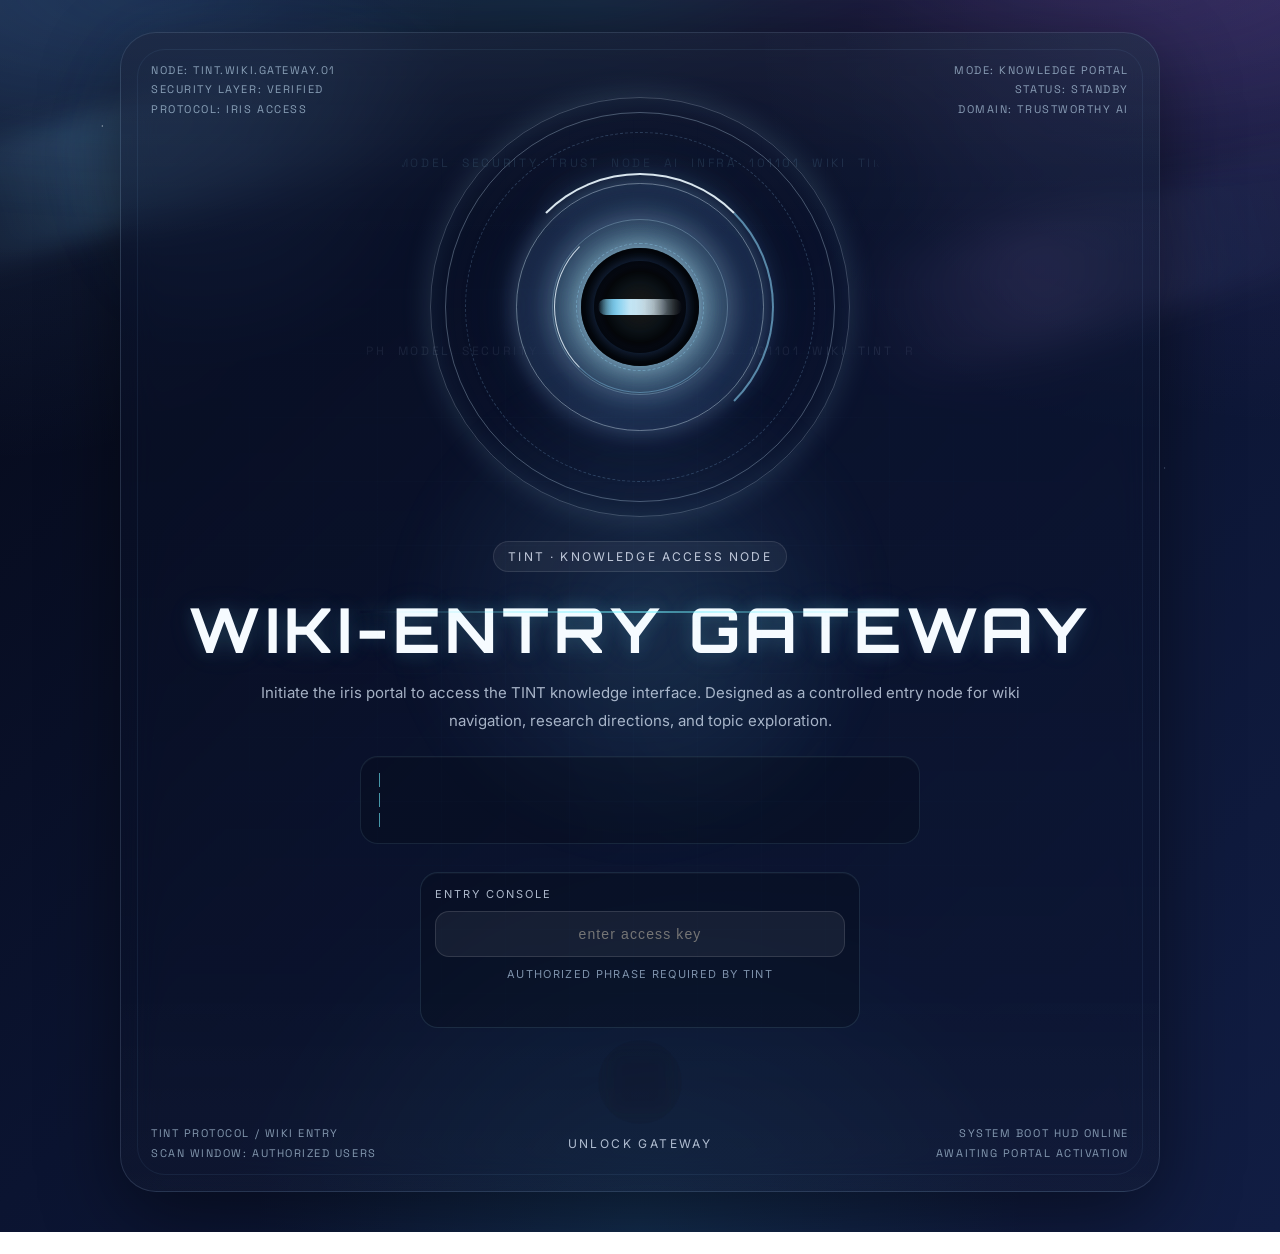
==== commit 7f2db6f2: "Update index.html" ====
--- a/index.html
+++ b/index.html
@@ -1160,7 +1160,7 @@
         <div class="entry-console">
           <div class="console-label">Entry Console</div>
           <input class="entry-code" id="entry-code" type="text" placeholder="enter access key" autocomplete="off" spellcheck="false" />
-          <div class="console-tip">Authorized phrase required: tint</div>
+          <div class="console-tip">Authorized phrase required by tint</div>
           <div class="entry-error" id="entry-error"></div>
         </div>
         <button class="enter-btn is-locked" id="enter-portal" type="button" aria-label="Unlock and enter portal">
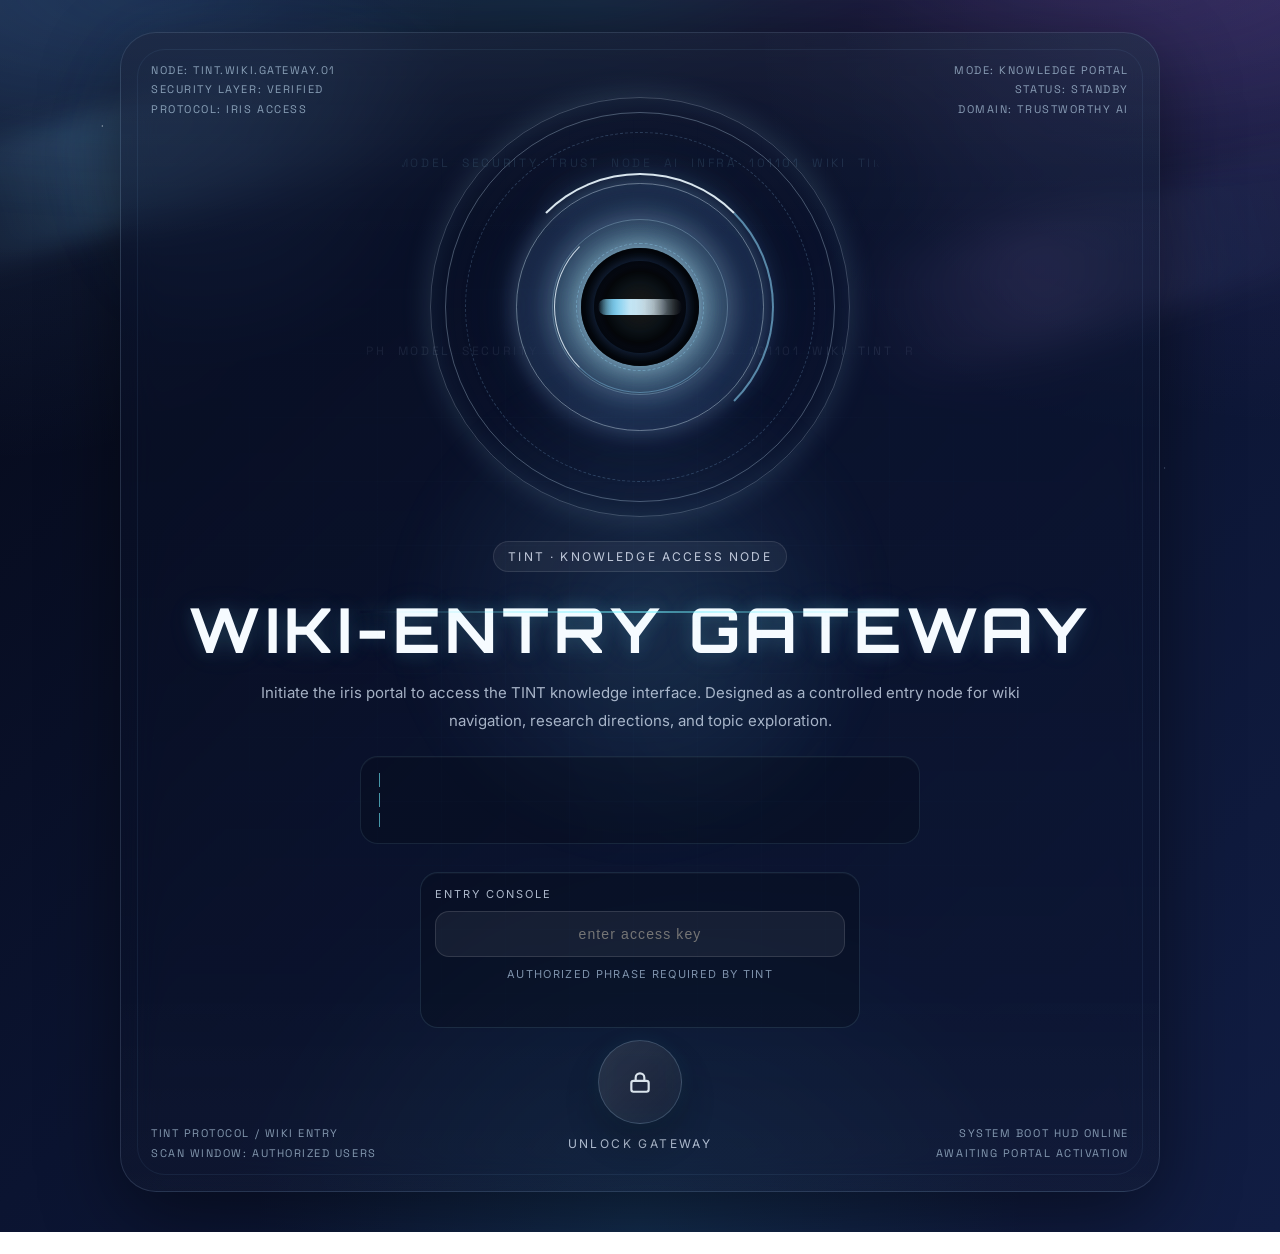
==== commit b8f5e890: "Update index.html" ====
--- a/index.html
+++ b/index.html
@@ -1176,7 +1176,7 @@
 
   <section class="app-screen">
     <div class="portal-grid">
-      <a class="portal-link" href="members.html">
+      <a class="portal-link" href="https://tint-research.com/">
         <span class="portal-kicker">Directory</span>
         <h2>Members</h2>
         <p>Browse member profiles and group identities within the wiki portal.</p>
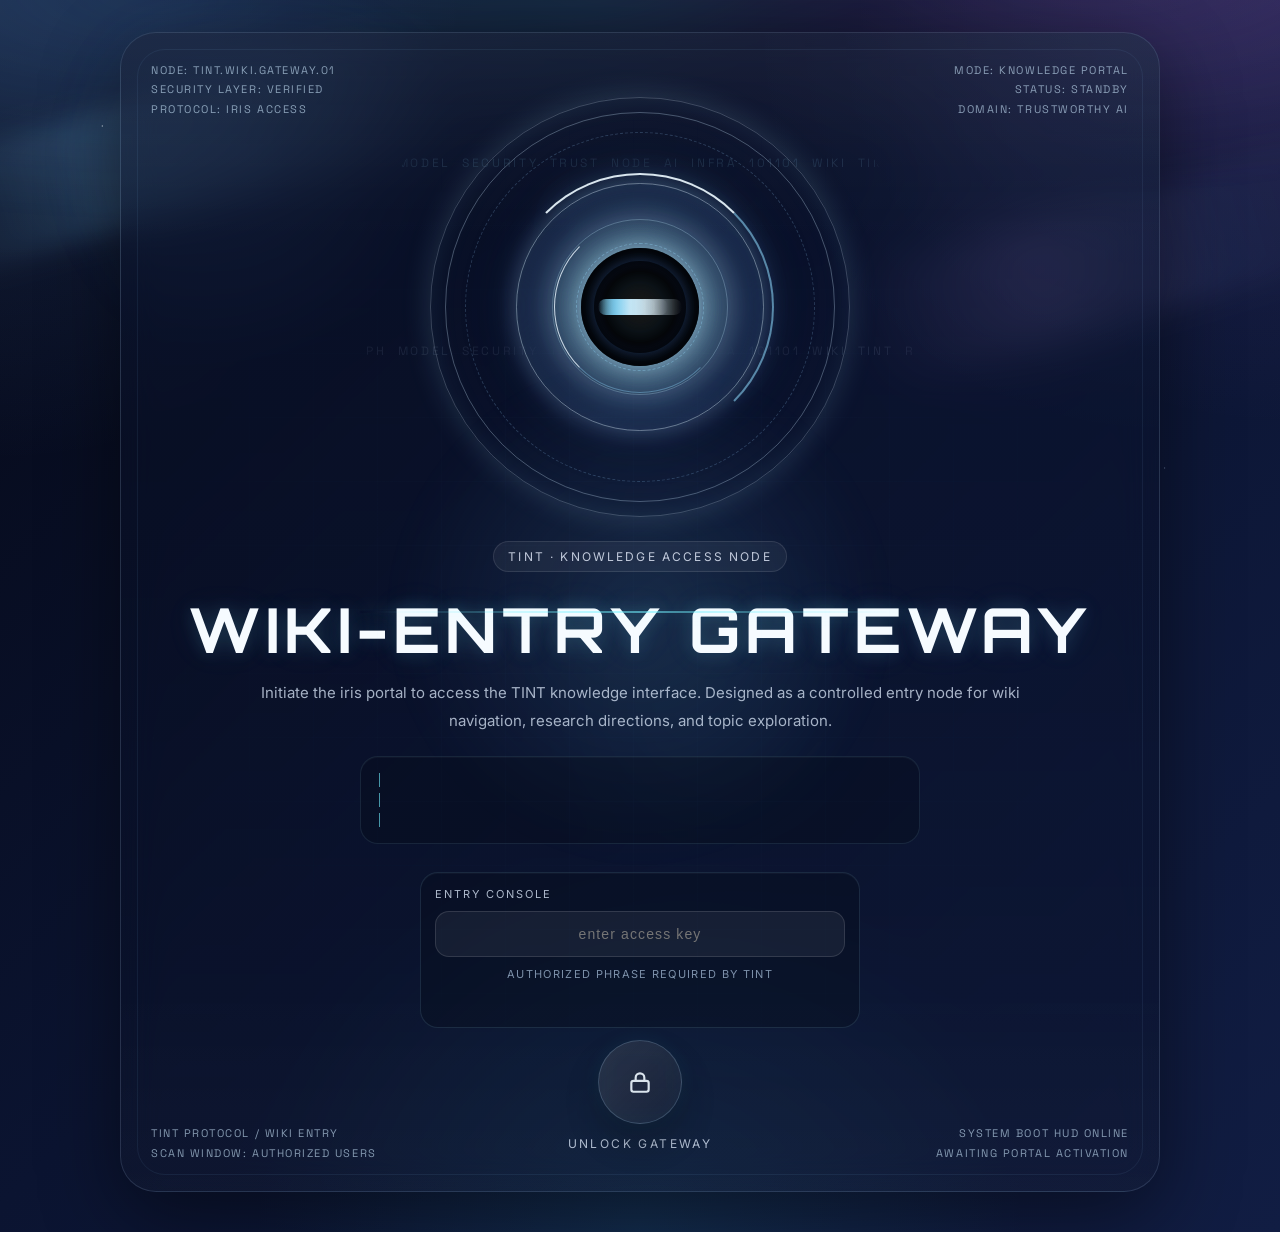
==== commit acb2c00e: "Update index.html" ====
--- a/index.html
+++ b/index.html
@@ -191,6 +191,13 @@
       transition: opacity 0.7s ease, transform 0.7s ease, visibility 0.7s ease;
     }
 
+    .app-screen {
+      min-height: calc(100vh - 48px);
+      display: grid;
+      place-items: center;
+      padding: 20px 0;
+    }
+
     body.app-mode {
       padding-top: 24px;
     }
@@ -624,11 +631,15 @@
     }
 
     .portal-grid {
-      width: min(1180px, 100%);
+      width: min(1040px, 100%);
       margin: 0 auto;
       display: grid;
-      grid-template-columns: repeat(auto-fit, minmax(240px, 1fr));
+      grid-template-columns: repeat(3, minmax(220px, 1fr));
+      grid-template-rows: repeat(2, minmax(150px, 1fr));
       gap: 22px;
+      align-items: stretch;
+      align-content: center;
+      justify-content: center;
     }
 
     .portal-link {
@@ -644,14 +655,38 @@
       -webkit-backdrop-filter: blur(18px);
       text-decoration: none;
       color: var(--text);
-      transition: transform 0.22s ease, border-color 0.22s ease, background 0.22s ease;
+      transition:
+        transform 0.22s ease,
+        border-color 0.22s ease,
+        background 0.22s ease,
+        box-shadow 0.22s ease,
+        opacity 0.22s ease,
+        filter 0.22s ease;
+      transform-origin: center center;
+      will-change: transform, opacity, clip-path, filter;
     }
 
     .portal-link:hover {
       transform: translateY(-4px);
       border-color: rgba(191, 227, 255, 0.34);
       background: linear-gradient(180deg, rgba(20, 33, 72, 0.86), rgba(19, 31, 64, 0.78));
-    }
+      box-shadow: 0 26px 54px rgba(0, 0, 0, 0.34), 0 0 32px rgba(114, 242, 255, 0.12);
+    }
+
+    .portal-link:hover h2,
+    .portal-link:focus-visible h2 {
+      text-shadow:
+        0 0 8px rgba(180, 235, 255, 0.65),
+        0 0 18px rgba(114, 242, 255, 0.42),
+        0 0 34px rgba(114, 242, 255, 0.18);
+    }
+
+    .portal-link:focus-visible {
+      outline: none;
+      border-color: rgba(191, 227, 255, 0.40);
+      box-shadow: 0 0 0 1px rgba(191, 227, 255, 0.18), 0 0 28px rgba(114, 242, 255, 0.16);
+    }
+
 
     .portal-link::before {
       content: "";
@@ -1048,12 +1083,16 @@
     }
 
 
+
     @media (max-width: 980px) {
       .entry-card { padding: 36px 20px 34px; }
       .hud-top-left, .hud-top-right, .hud-bottom-left, .hud-bottom-right {
         font-size: 10px;
       }
-      .portal-grid { grid-template-columns: 1fr; }
+      .app-screen {
+        min-height: calc(100vh - 36px);
+      }
+      .portal-grid { grid-template-columns: repeat(2, minmax(220px, 1fr)); }
     }
 
     @media (max-width: 640px) {
@@ -1065,6 +1104,15 @@
       .hud-top-left, .hud-bottom-left { left: 18px; }
       .hud-top-right, .hud-bottom-right { right: 18px; }
       .boot-log { width: 100%; }
+      .app-screen {
+        display: block;
+        min-height: auto;
+        padding: 0;
+      }
+      .portal-grid {
+        grid-template-columns: 1fr;
+        grid-template-rows: none;
+      }
       .portal-link { min-height: 132px; }
     }
 
@@ -1182,10 +1230,10 @@
         <p>Browse member profiles and group identities within the wiki portal.</p>
       </a>
 
-      <a class="portal-link" href="pages/research.html">
-        <span class="portal-kicker">Directions</span>
-        <h2>Research Directions</h2>
-        <p>Open the research overview and current themes under the TINT wiki structure.</p>
+      <a class="portal-link" href="pages/topic.html">
+        <span class="portal-kicker">Knowledge Map</span>
+        <h2>Topics</h2>
+        <p>Open the people-topic network and inspect cross-topic research relations.</p>
       </a>
 
       <a class="portal-link" href="projects.html">
@@ -1194,19 +1242,19 @@
         <p>Enter the project archive for prototypes, demos, and implementation records.</p>
       </a>
 
-      <a class="portal-link" href="pages/topic.html">
-        <span class="portal-kicker">Knowledge Map</span>
-        <h2>Topics</h2>
-        <p>Open the people-topic network and inspect cross-topic research relations.</p>
-      </a>
-
-      <a class="portal-link" href="resources.html">
+      <a class="portal-link" href="pages/resources/res.html">
         <span class="portal-kicker">Library</span>
         <h2>Resources</h2>
         <p>Access tools, references, papers, and other supporting knowledge assets.</p>
       </a>
 
-      <a class="portal-link" href="reports.html">
+      <a class="portal-link" href="/TINT-PAPER-DDL">
+        <span class="portal-kicker">Timeline</span>
+        <h2>Deadline</h2>
+        <p>Open the TINT-PAPER-DDL board to track current paper and submission deadlines.</p>
+      </a>
+
+      <a class="portal-link" href="/Week-Report">
         <span class="portal-kicker">Archive</span>
         <h2>Reports</h2>
         <p>Enter the report channel for periodic summaries and documented progress.</p>
@@ -1267,6 +1315,7 @@
         triggerHack();
       }
 
+
       enterBtn.addEventListener('click', handleAttempt);
       entryCode.addEventListener('keydown', function (event) {
         if (event.key === 'Enter') {
@@ -1277,6 +1326,7 @@
       entryCode.addEventListener('input', function () {
         if (entryError.textContent) entryError.textContent = '';
       });
+
     })();
   </script>
   <script src="assets/js/main.js"></script>
